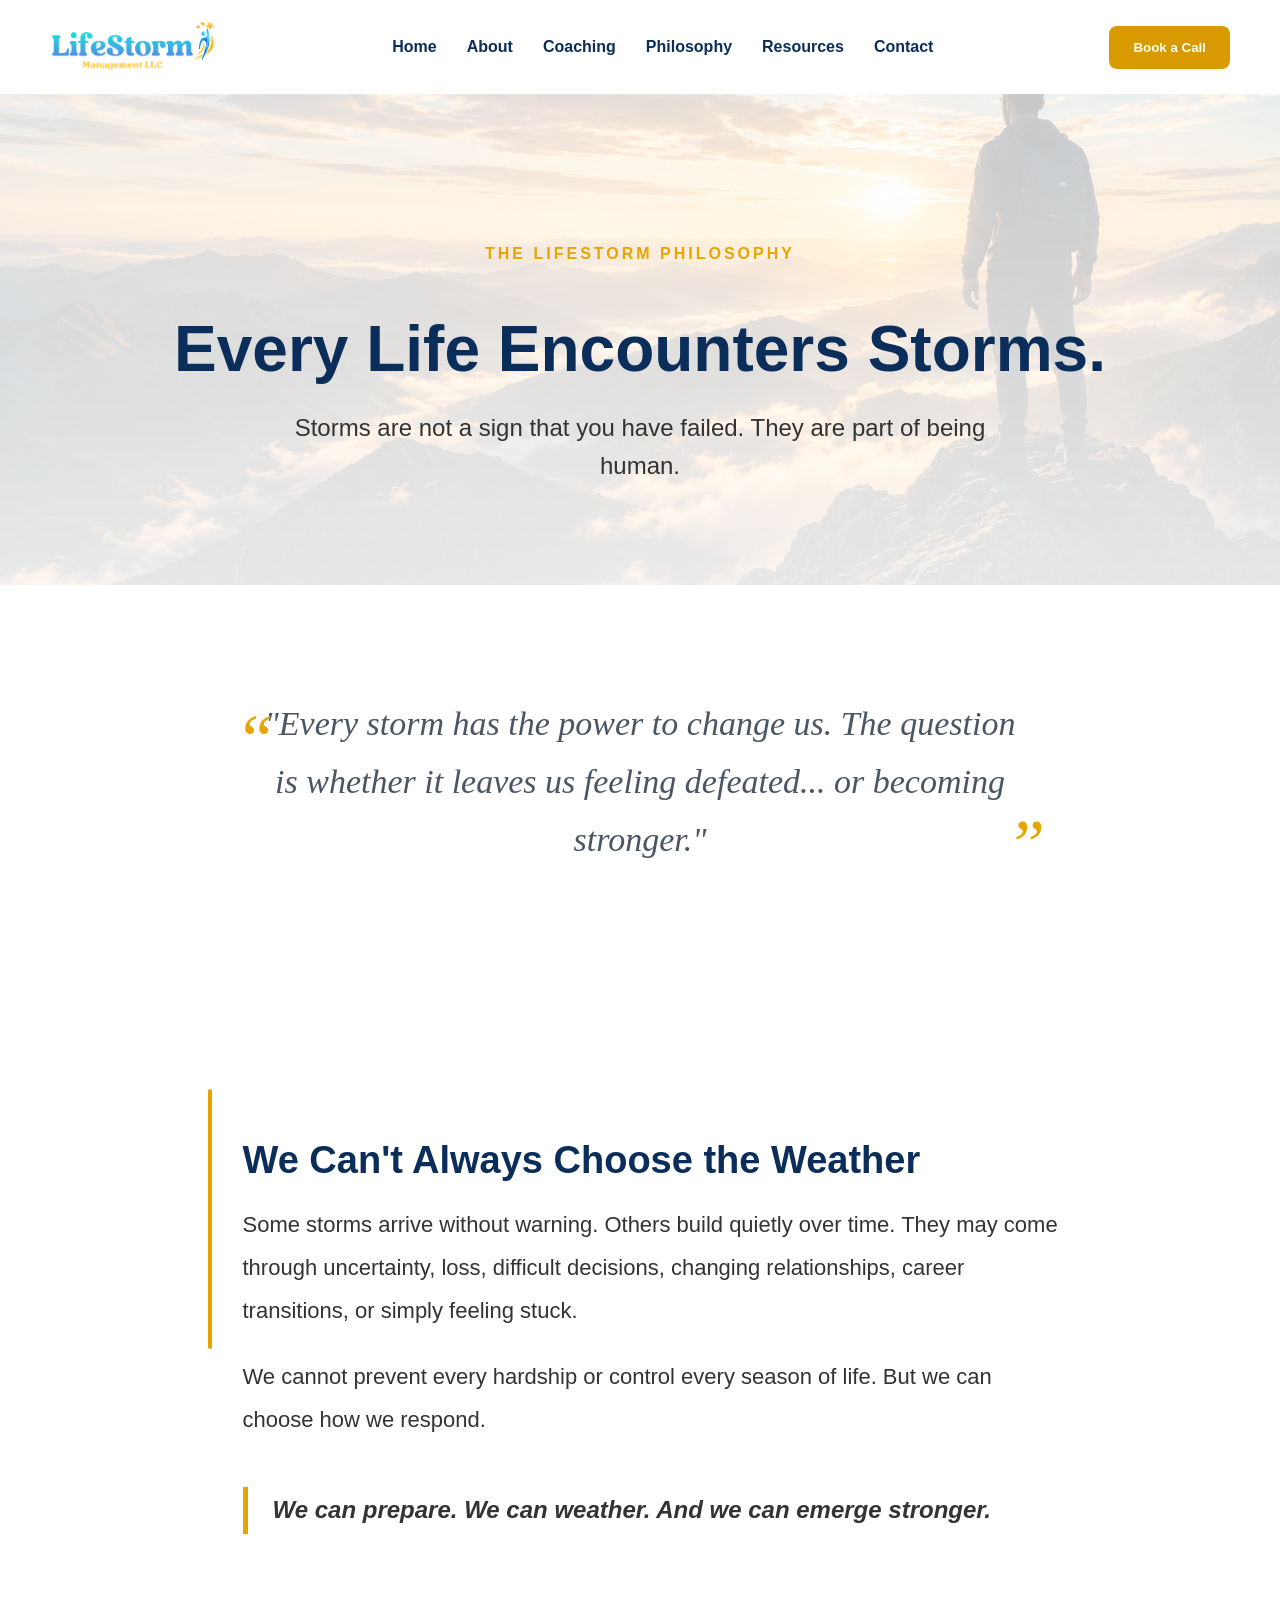
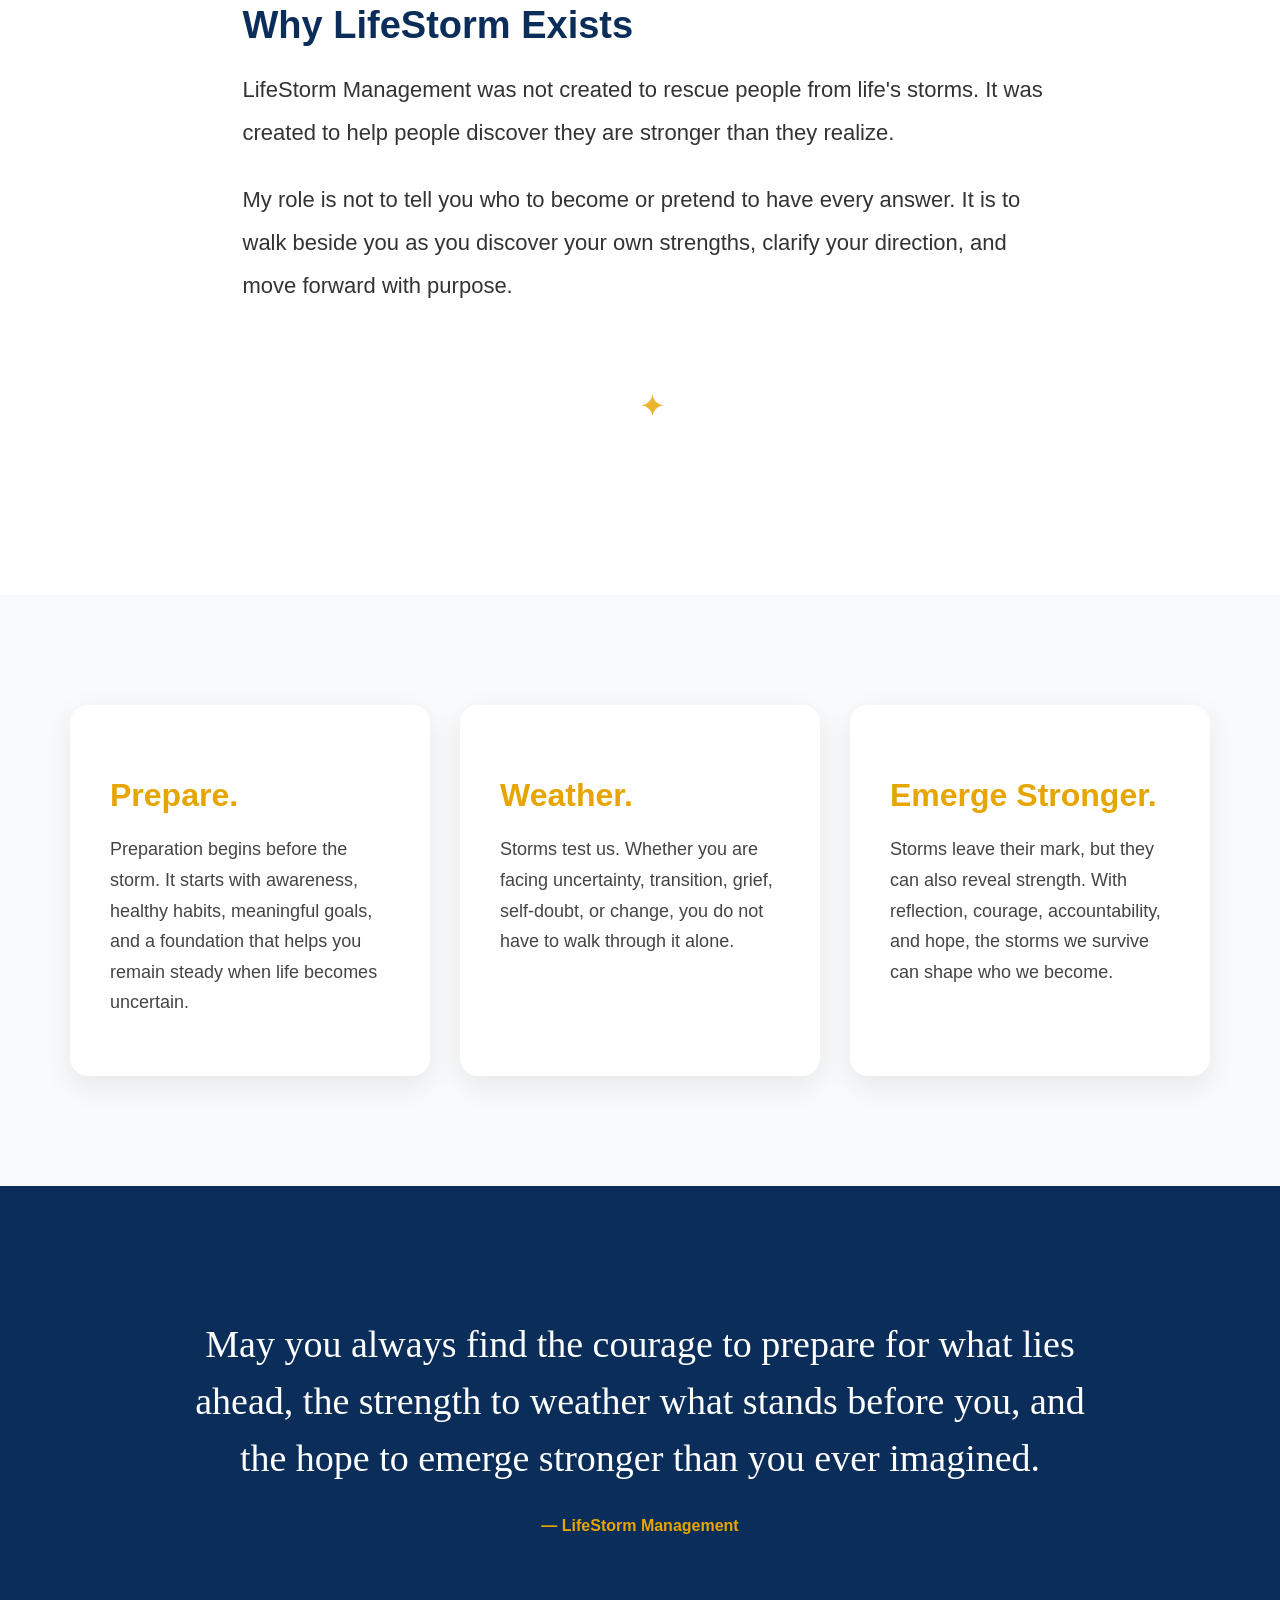
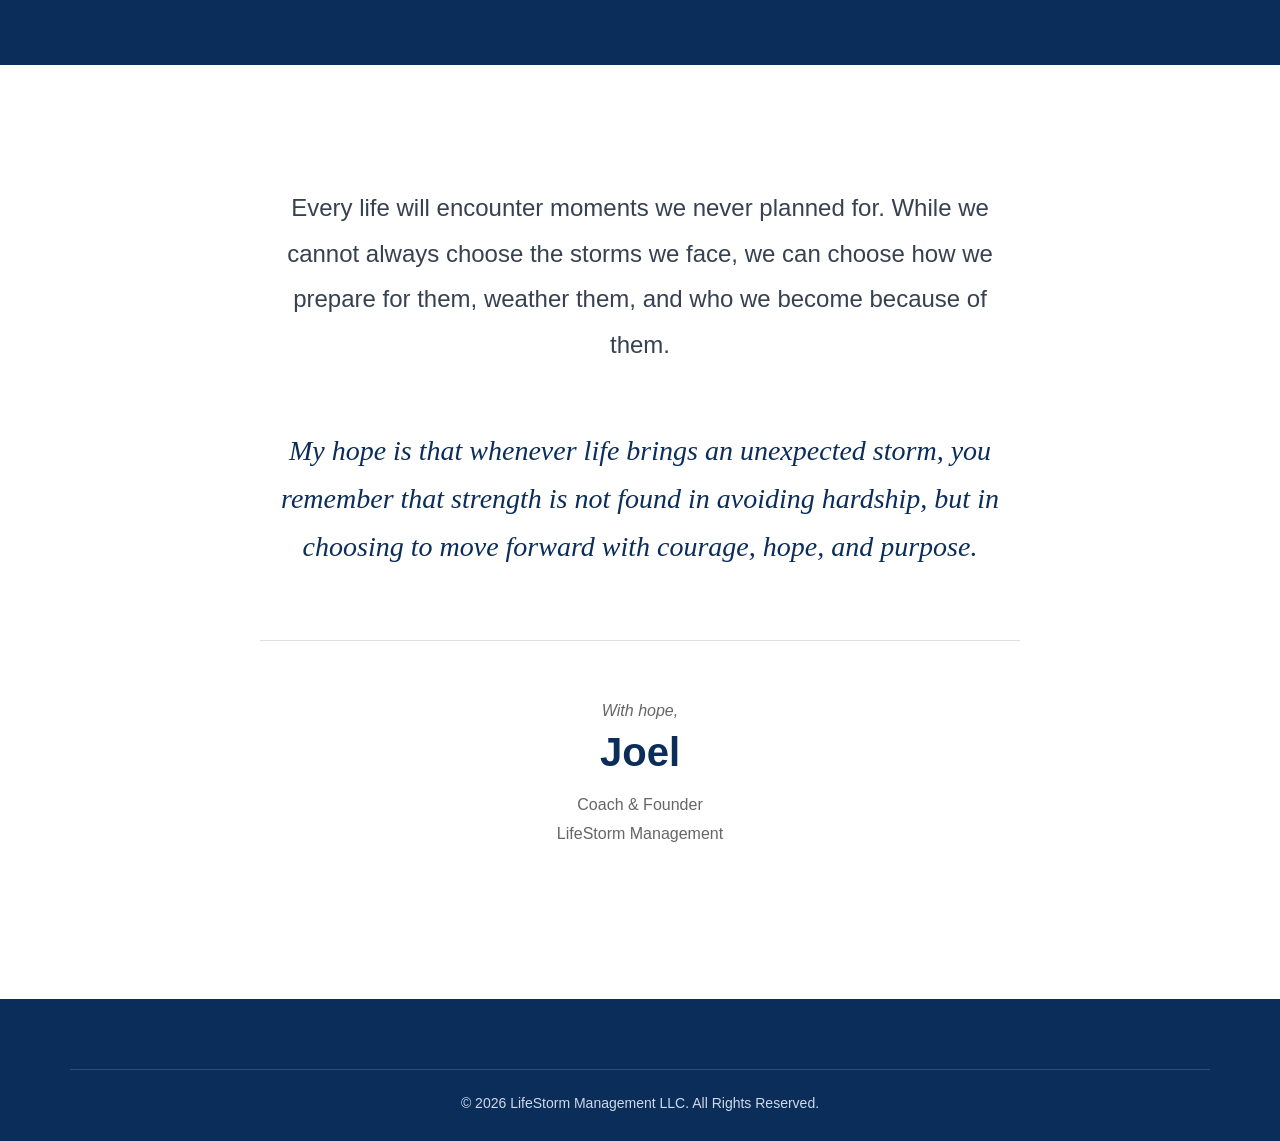
==== philosophy.html @ 090e0ac2 "Add Lifestorm Favicon" ====
<!DOCTYPE html>
<html lang="en">
<head>
    <meta charset="UTF-8">
    <meta name="viewport" content="width=device-width, initial-scale=1.0">
    <title>The LifeStorm Philosophy | LifeStorm Management</title>
    <link rel="icon" type="image/png" href="images/favicon.png">
    <link rel="stylesheet" href="css/style.css">
</head>

<body>

<header>
    <nav>
        <div class="logo">
            <img src="images/lifestorm-logo.png" alt="LifeStorm Management Logo">
        </div>

      <ul>
    <li><a href="index.html#home">Home</a></li>
    <li><a href="index.html#about">About</a></li>
    <li><a href="index.html#coaching">Coaching</a></li>
     <li><a href="philosophy.html">Philosophy</a></li>
    <li><a href="index.html#resources">Resources</a></li>
    <li><a href="index.html#contact">Contact</a></li>
</ul>

        <a href="https://calendly.com/genaoj2025/30min" target="_blank">
            <button>Book a Call</button>
        </a>
    </nav>
</header>

<main class="philosophy-page">

    <section class="philosophy-hero">
        <h4>THE LIFESTORM PHILOSOPHY</h4>
        <h1>Every Life Encounters Storms.</h1>
        <p>
            Storms are not a sign that you have failed.
            They are part of being human.
        </p>
    </section>
<section class="reflection">

    <p class="reflection-text">
        "Every storm has the power to change us.
The question is whether it leaves us feeling defeated... or becoming stronger."
    </p>

</section>
    <section class="philosophy-content">

        <h2>We Can't Always Choose the Weather</h2>

        <p>
            Some storms arrive without warning. Others build quietly over time.
            They may come through uncertainty, loss, difficult decisions, changing
            relationships, career transitions, or simply feeling stuck.
        </p>

        <p>
            We cannot prevent every hardship or control every season of life.
            But we can choose how we respond.
        </p>

        <p class="philosophy-line">
            We can prepare. We can weather. And we can emerge stronger.
        </p>

        <h2>Why LifeStorm Exists</h2>

        <p>
            LifeStorm Management was not created to rescue people from life's storms.
            It was created to help people discover they are stronger than they realize.
        </p>

        <p>
            My role is not to tell you who to become or pretend to have every answer.
            It is to walk beside you as you discover your own strengths, clarify your
            direction, and move forward with purpose.
        </p>

        <div class="chapter-break">
    ✦
</div>

    </section>

    <section class="philosophy-pillars">

        <div class="pillar">
            <h3>Prepare.</h3>
            <p>
                Preparation begins before the storm. It starts with awareness,
                healthy habits, meaningful goals, and a foundation that helps you
                remain steady when life becomes uncertain.
            </p>
        </div>

        <div class="pillar">
            <h3>Weather.</h3>
            <p>
                Storms test us. Whether you are facing uncertainty, transition,
                grief, self-doubt, or change, you do not have to walk through it alone.
            </p>
        </div>

        <div class="pillar">
            <h3>Emerge Stronger.</h3>
            <p>
                Storms leave their mark, but they can also reveal strength.
                With reflection, courage, accountability, and hope, the storms we
                survive can shape who we become.
            </p>
        </div>

    </section>

    <section class="philosophy-blessing">

        <p>
            May you always find the courage to prepare for what lies ahead,
            the strength to weather what stands before you,
            and the hope to emerge stronger than you ever imagined.
        </p>

        <span>— LifeStorm Management</span>

    </section>
<section class="philosophy-signature">

    <p class="closing-message">
        Every life will encounter moments we never planned for.
        While we cannot always choose the storms we face,
        we can choose how we prepare for them, weather them,
        and who we become because of them.
    </p>

    <p class="signature-intro">
        My hope is that whenever life brings an unexpected storm,
        you remember that strength is not found in avoiding hardship,
        but in choosing to move forward with courage, hope, and purpose.
    </p>

    <div class="signature">

        <p class="signed">With hope,</p>

        <h3>Joel</h3>

        <p class="title">
            Coach & Founder<br>
            LifeStorm Management
        </p>

    </div>

</section>

</main>

<footer id="contact">
    <div class="copyright">
        © 2026 LifeStorm Management LLC. All Rights Reserved.
    </div>
</footer>

</body>
</html>
---- css/style.css ----
/* ==========================
   LifeStorm Website Styles
========================== */

body{

    margin:0;

    font-family:Arial, Helvetica, sans-serif;

    background:white;

}
h1{

    color:#0B2D5A;

    font-size:60px;

}
/* ==========================
   Navigation
========================== */

nav{

    display:flex;

    justify-content:space-between;

    align-items:center;

    padding:20px 50px;

}
ul{

    list-style:none;

    display:flex;

    gap:30px;

    margin:0;

    padding:0;

}
/* ==========================
   Navigation
========================== */

nav {
    display: flex;
    justify-content: space-between;
    align-items: center;
    padding: 20px 50px;
}

ul {
    list-style: none;
    display: flex;
    gap: 30px;
    margin: 0;
    padding: 0;
}

li {
    font-weight: 600;
    color: #0B2D5A;
    cursor: pointer;
}

button {
    background: #D99A00;
    color: white;
    border: none;
    padding: 14px 24px;
    border-radius: 8px;
    font-weight: 700;
    cursor: pointer;
}

button:hover {
    background: #b98200;
}

nav a {
    color: #0B2D5A;
    text-decoration: none;
    font-weight: 700;
}

nav a:hover {
    color: #E6A500;
}

/* ==========================
   Hero Section
========================== */

.hero {
    display: flex;
    align-items: center;
    min-height: 760px;
    padding: 20px 0 0 70px;
    overflow: hidden;
}

.hero-text {
    width: 43%;
    z-index: 2;
}
.hero-text span{

    color:#E6A500;

}

.hero-text h4 {
    color: #E6A500;
    letter-spacing: 3px;
    font-size: 18px;
    margin-bottom: 30px;
}

.hero-text h1 {
    color: #0B2D5A;
    font-size: 64px;
    line-height: 1.05;
    margin-bottom: 30px;
}

.hero-text p {
    font-size: 22px;
    line-height: 1.35;
    color: #333;
    max-width: 650px;
    margin-bottom: 35px;
}

.hero-image {
    position: absolute;
    right: 0;
    top: 90px;
    width: 60%;
    height: 760px;
    overflow: hidden;
    z-index: 1;
}

.hero-image img {
    width: 100%;
    height: 100%;
    object-fit: cover;
    object-position: 75% center;
    display: block;
}

.hero-image::before {
    content: "";
    position: absolute;
    top: 0;
    left: 0;
    width: 32%;
    height: 100%;
    background: linear-gradient(
        to right,
        white 0%,
        rgba(255,255,255,0.95) 20%,
        rgba(255,255,255,0.55) 50%,
        rgba(255,255,255,0) 100%
    );
    z-index: 2;
}

/* ==========================
   Logo
========================== */

.logo img {
    height: 50px;
    width: auto;
}
/* ==========================
   Benefits Section
========================== */

.benefits {
    background: #0B2D5A;
    color: white;
    display: flex;
    justify-content: center;
    gap: 70px;
    padding: 45px 70px;
}

.benefit-box{

    width:30%;

    text-align:center;

}

.benefit-icon{

    font-size:55px;

    margin-bottom:20px;

}

.benefit-box h3{

    color:white;

    text-transform:uppercase;

    margin-bottom:15px;

    font-size:28px;

}

.benefit-box p{

    line-height:1.6;

    font-size:18px;

    color:#D7E4F5;

}
/* ==========================
   About Section
========================== */

.about {
    display: flex;
    align-items: center;
    gap: 55px;
    padding: 90px 70px;
    background: #ffffff;
}

.about-image {
    width: 28%;
}

.about-image img {
    width: 100%;
    border-radius: 20px;
    display: block;
    box-shadow: 0 18px 35px rgba(0, 0, 0, 0.18);
}

.about-text {
    width: 43%;
}

.about-text h4 {
    color: #E6A500;
    letter-spacing: 2px;
    margin-bottom: 15px;
}

.about-text h2 {
    color: #0B2D5A;
    font-size: 38px;
    line-height: 1.15;
    margin-bottom: 25px;
}

.about-text p {
    font-size: 18px;
    line-height: 1.7;
    color: #333;
    margin-bottom: 30px;
}

.about-checklist {
    width: 25%;
    border-left: 2px solid #D8DEE8;
    padding-left: 35px;
}

.about-checklist div {
    color: #0B2D5A;
    font-weight: 700;
    font-size: 17px;
    margin-bottom: 24px;
}

.about-checklist span {
    margin-left: 10px;
}
/* ==========================
   LifeStorm Framework
========================== */

.framework{

    text-align:center;

    padding:90px 70px;

    background:#f8fafc;

}

.framework h4{

    color:#E6A500;

    letter-spacing:2px;

    margin-bottom:12px;

}

.framework h2{

    color:#0B2D5A;

    font-size:42px;

    margin-bottom:60px;

}

.framework-steps{

    display:flex;

    justify-content:center;

    align-items:center;

    gap:25px;

}

.step{

    background:white;

    border-radius:18px;

    padding:35px;

    width:310px;

    box-shadow:0 10px 30px rgba(0,0,0,.08);

}

.icon{

    font-size:55px;

    margin-bottom:20px;

}

.step h3{

    color:#0B2D5A;

    margin-bottom:18px;

}

.step p{

    color:#555;

    line-height:1.6;

}

.arrow{

    font-size:45px;

    color:#0B2D5A;

    font-weight:bold;

}

.framework-bottom{

    margin-top:45px;

    font-size:22px;

}

.framework-bottom span{

    color:#E6A500;

    font-weight:bold;

}
/* ==========================
   Testimonials
========================== */

.testimonials {
    padding: 90px 70px;
    background: #ffffff;
    text-align: center;
}

.testimonials h4 {
    color: #E6A500;
    letter-spacing: 2px;
    margin-bottom: 12px;
}

.testimonials h2 {
    color: #0B2D5A;
    font-size: 42px;
    max-width: 850px;
    margin: 0 auto 55px;
    line-height: 1.15;
}

.testimonial-cards {
    display: flex;
    gap: 30px;
    justify-content: center;
}

.testimonial-card {
    width: 30%;
    background: #f8fafc;
    padding: 35px;
    border-radius: 22px;
    box-shadow: 0 10px 25px rgba(0,0,0,.07);
}

.testimonial-card p {
    color: #333;
    font-size: 18px;
    line-height: 1.6;
    font-style: italic;
}

.testimonial-card h3 {
    color: #0B2D5A;
    margin-top: 25px;
    font-size: 16px;
}
.stars{

    color:#E6A500;

    font-size:22px;

    margin-bottom:20px;

}
/* ===========================
   CTA SECTION
=========================== */

.cta{

    background:#0B2D5A;

    color:white;

    text-align:center;

    padding:120px 20px;

}

.cta h4{

    color:#E6A500;

    letter-spacing:4px;

    margin-bottom:20px;

}

.cta h2{

    font-size:52px;

    max-width:800px;

    margin:0 auto 30px;

}

.cta p{

    max-width:700px;

    margin:0 auto 45px;

    font-size:22px;

    line-height:1.7;

    opacity:.9;

}

.cta-button{

    display:inline-block;

    background:#E6A500;

    color:white;

    padding:18px 42px;

    border-radius:12px;

    text-decoration:none;

    font-weight:bold;

    transition:.3s;

}

.cta-button:hover{

    background:#f2b400;

    transform:translateY(-3px);

}
/* ==========================
   Process Section
========================== */

.process {
    padding: 90px 70px;
    text-align: center;
    background: #f8fafc;
}

.process h4 {
    color: #E6A500;
    letter-spacing: 3px;
    margin-bottom: 12px;
}

.process h2 {
    color: #0B2D5A;
    font-size: 42px;
    margin-bottom: 55px;
}

.process-grid {
    display: flex;
    justify-content: center;
    gap: 30px;
}

.process-card {
    background: white;
    width: 30%;
    padding: 40px 30px;
    border-radius: 20px;
    box-shadow: 0 10px 25px rgba(0,0,0,.08);
}

.number {
    background: #E6A500;
    color: white;
    width: 55px;
    height: 55px;
    margin: 0 auto 25px;
    border-radius: 50%;
    display: flex;
    align-items: center;
    justify-content: center;
    font-weight: bold;
    font-size: 24px;
}

.process-card h3 {
    color: #0B2D5A;
    font-size: 24px;
    margin-bottom: 15px;
}

.process-card p {
    color: #444;
    font-size: 17px;
    line-height: 1.6;
}

/* ==========================
   FOOTER
========================== */

footer{
    background:#0B2D5A;
    color:white;
    padding:70px 70px 30px;
}

.footer-container{
    display:flex;
    justify-content:space-between;
    align-items:flex-start;
    gap:60px;
    margin-bottom:50px;
}

.footer-about{
    flex:2;
}

.footer-about img{
    width:180px;
    margin-bottom:20px;
}

.footer-about p{
    max-width:320px;
    line-height:1.8;
    color:#d8e3f2;
}

.footer-links,
.footer-contact{
    flex:1;
}

.footer-links h3,
.footer-contact h3{
    margin-bottom:20px;
    color:#E6A500;
}

.footer-links a{
    display:block;
    color:white;
    text-decoration:none;
    margin-bottom:12px;
    transition:.3s;
}

.footer-links a:hover{
    color:#E6A500;
}

.footer-contact p{
    margin-bottom:15px;
    color:#d8e3f2;
}

.copyright{
    text-align:center;
    border-top:1px solid rgba(255,255,255,.15);
    padding-top:25px;
    color:#cfd9e8;
    font-size:14px;
}
/* ==========================
   MOBILE RESPONSIVE
========================== */

@media (max-width:768px){

    nav{
        flex-direction:column;
        gap:20px;
    }

    nav ul{
        flex-direction:column;
        gap:15px;
    }

    .hero{
        flex-direction:column;
        text-align:center;
    }

    .hero-text,
    .hero-image{
        width:100%;
    }

    .hero h1{
        font-size:48px;
    }

    .features,
    .process-grid,
    .testimonial-grid,
    .footer-container,
    .about{
        flex-direction:column;
    }

    .feature-card,
    .process-card,
    .testimonial-card{
        width:100%;
    }

    .about-image,
    .about-content{
        width:100%;
    }

    .cta h2{
        font-size:36px;
    }

}

html {
    scroll-behavior: smooth;
}

header {
    position: sticky;
    top: 0;
    z-index: 999;
    background: white;
}
.contact-form-section {
    padding: 90px 70px;
    background: #f8fafc;
    text-align: center;
}

.contact-form-section h4 {
    color: #E6A500;
    letter-spacing: 3px;
    margin-bottom: 12px;
}

.contact-form-section h2 {
    color: #0B2D5A;
    font-size: 42px;
    margin-bottom: 35px;
}

.contact-form {
    max-width: 750px;
    margin: 0 auto;
    display: grid;
    gap: 18px;
}

.contact-form input,
.contact-form textarea {
    padding: 16px;
    border: 1px solid #ccd6e0;
    border-radius: 8px;
    font-size: 16px;
    font-family: inherit;
}

.contact-form textarea {
    min-height: 150px;
    resize: vertical;
}

.form-note {
    font-size: 14px;
    color: #667085;
}

.contact-form button {
    background: #0B2D5A;
    color: white;
    padding: 16px;
    border: none;
    border-radius: 8px;
    font-weight: 700;
    cursor: pointer;
}

.contact-form button:hover {
    background: #E6A500;
}
/* FAQ SECTION */

.faq{
    padding:90px 8%;
    background:#ffffff;
}

.faq-header{
    text-align:center;
    max-width:700px;
    margin:0 auto 60px;
}

.faq-header h4{
    color:#D99A00;
    letter-spacing:3px;
    margin-bottom:15px;
}

.faq-header h2{
    color:#0B2D5A;
    font-size:42px;
    margin-bottom:20px;
}

.faq-header p{
    color:#666;
    line-height:1.7;
}

.faq-container{
    display:grid;
    grid-template-columns:repeat(auto-fit,minmax(320px,1fr));
    gap:25px;
}

.faq-item{
    background:#F8FAFC;
    padding:30px;
    border-radius:12px;
    box-shadow:0 6px 20px rgba(0,0,0,.05);
}

.faq-item h3{
    color:#0B2D5A;
    margin-bottom:15px;
    min-height:60px;
}

.faq-item p{
    color:#555;
    line-height:1.7;
}
.faq-item{
    display:flex;
    flex-direction:column;
}

.faq-item:hover{
    transform: translateY(-8px);
    box-shadow: 0 15px 35px rgba(0,0,0,.12);
}
/* ==========================
   Philosophy Page
========================== */

.philosophy-page {
    background: #ffffff;
}

.philosophy-hero {
    padding: 130px 70px 100px;
    text-align: center;
    background: linear-gradient(rgba(255,255,255,.78), rgba(255,255,255,.9)),
               url("../images/hero-mountain.jpg");
    background-size: cover;
    background-position: center;
}

.philosophy-hero h4 {
    color: #E6A500;
    letter-spacing: 3px;
    margin-bottom: 20px;
}

.philosophy-hero h1 {
    color: #0B2D5A;
    font-size: 64px;
    line-height: 1.05;
    margin-bottom: 25px;
}

.philosophy-hero p {
    max-width: 760px;
    margin: 0 auto;
    font-size: 24px;
    line-height: 1.6;
    color: #333;
}

.philosophy-content {
    max-width: 900px;
    margin: 0 auto;
    padding: 90px 30px;
}

.philosophy-content h2 {
    color: #0B2D5A;
    font-size: 42px;
    margin: 55px 0 20px;
}

.philosophy-content p {
    font-size: 21px;
    line-height: 1.8;
    color: #333;
    margin-bottom: 24px;
}

.philosophy-line {
    color: #0B2D5A;
    font-weight: 700;
    font-size: 24px !important;
}

.philosophy-pillars {
    display: flex;
    gap: 30px;
    padding: 90px 70px;
    background: #f8fafc;
}

.pillar {
    background: white;
    padding: 40px;
    border-radius: 18px;
    box-shadow: 0 10px 30px rgba(0,0,0,.08);
    width: 33%;
}

.pillar h3 {
    color: #E6A500;
    font-size: 32px;
    margin-bottom: 20px;
}

.pillar p {
    color: #444;
    font-size: 18px;
    line-height: 1.7;
}

.philosophy-blessing {
    padding: 110px 70px;
    text-align: center;
    background: #0B2D5A;
    color: white;
}

.philosophy-blessing p {
    max-width: 900px;
    margin: 0 auto 30px;
    font-size: 34px;
    line-height: 1.5;
}

.philosophy-blessing span {
    color: #E6A500;
    font-weight: 700;
}
/* Philosophy page - book-like refinement */

.philosophy-content {
    max-width: 820px;
}

.philosophy-content h2 {
    font-size: 38px;
    margin-top: 70px;
}

.philosophy-content p {
    font-size: 22px;
    line-height: 1.95;
}

.philosophy-content {
    position: relative;
    max-width: 820px;
    margin: 0 auto;
    padding: 90px 30px 90px 55px;
}

.philosophy-content::before {
    content: "";
    position: absolute;
    left: 20px;
    top: 110px;
    width: 4px;
    height: 260px;
    background: #E6A500;
    border-radius: 4px;
}

.philosophy-line {
    margin: 45px 0;
    padding-left: 25px;
    border-left: 5px solid #E6A500;
    font-style: italic;
}

.philosophy-pillars {
    padding-top: 110px;
    padding-bottom: 110px;
}

.pillar {
    transition: .3s ease;
}

.pillar:hover {
    transform: translateY(-8px);
}

.philosophy-blessing {
    padding: 130px 70px;
}

.philosophy-blessing p {
    font-family: Georgia, serif;
    font-size: 38px;
}
.chapter-break {
    text-align: center;
    font-size: 32px;
    color: #E6A500;
    margin: 80px 0;
    opacity: .8;
}
.reflection{
    padding:110px 20px;
    text-align:center;
    background:#ffffff;
}

.reflection-text{
    max-width:760px;
    margin:auto;
    font-size:34px;
    line-height:1.7;
    font-style:italic;
    color:#4b5563;
    font-family:Georgia, serif;
    position:relative;
}

.reflection-text::before{
    content:"“";
    color:#E6A500;
    font-size:70px;
    position:absolute;
    left:-25px;
    top:-15px;
}

.reflection-text::after{
    content:"”";
    color:#E6A500;
    font-size:70px;
    position:absolute;
    right:-25px;
    bottom:-35px;
}
.philosophy-signature{
    text-align:center;
    max-width:760px;
    margin:120px auto 150px;
    padding:0 30px;
}

.closing-message{
    font-size:24px;
    line-height:1.9;
    color:#374151;
    margin-bottom:60px;
}

.signature-intro{
    font-family:Georgia, serif;
    font-style:italic;
    font-size:28px;
    line-height:1.7;
    color:#0B2D5A;
    margin-bottom:70px;
}

.signature{
    border-top:1px solid rgba(0,0,0,.12);
    padding-top:45px;
}

.signed{
    font-style:italic;
    color:#666;
    margin-bottom:10px;
}

.signature h3{
    font-size:40px;
    color:#0B2D5A;
    margin:10px 0;
}

.title{
    color:#666;
    line-height:1.8;
}
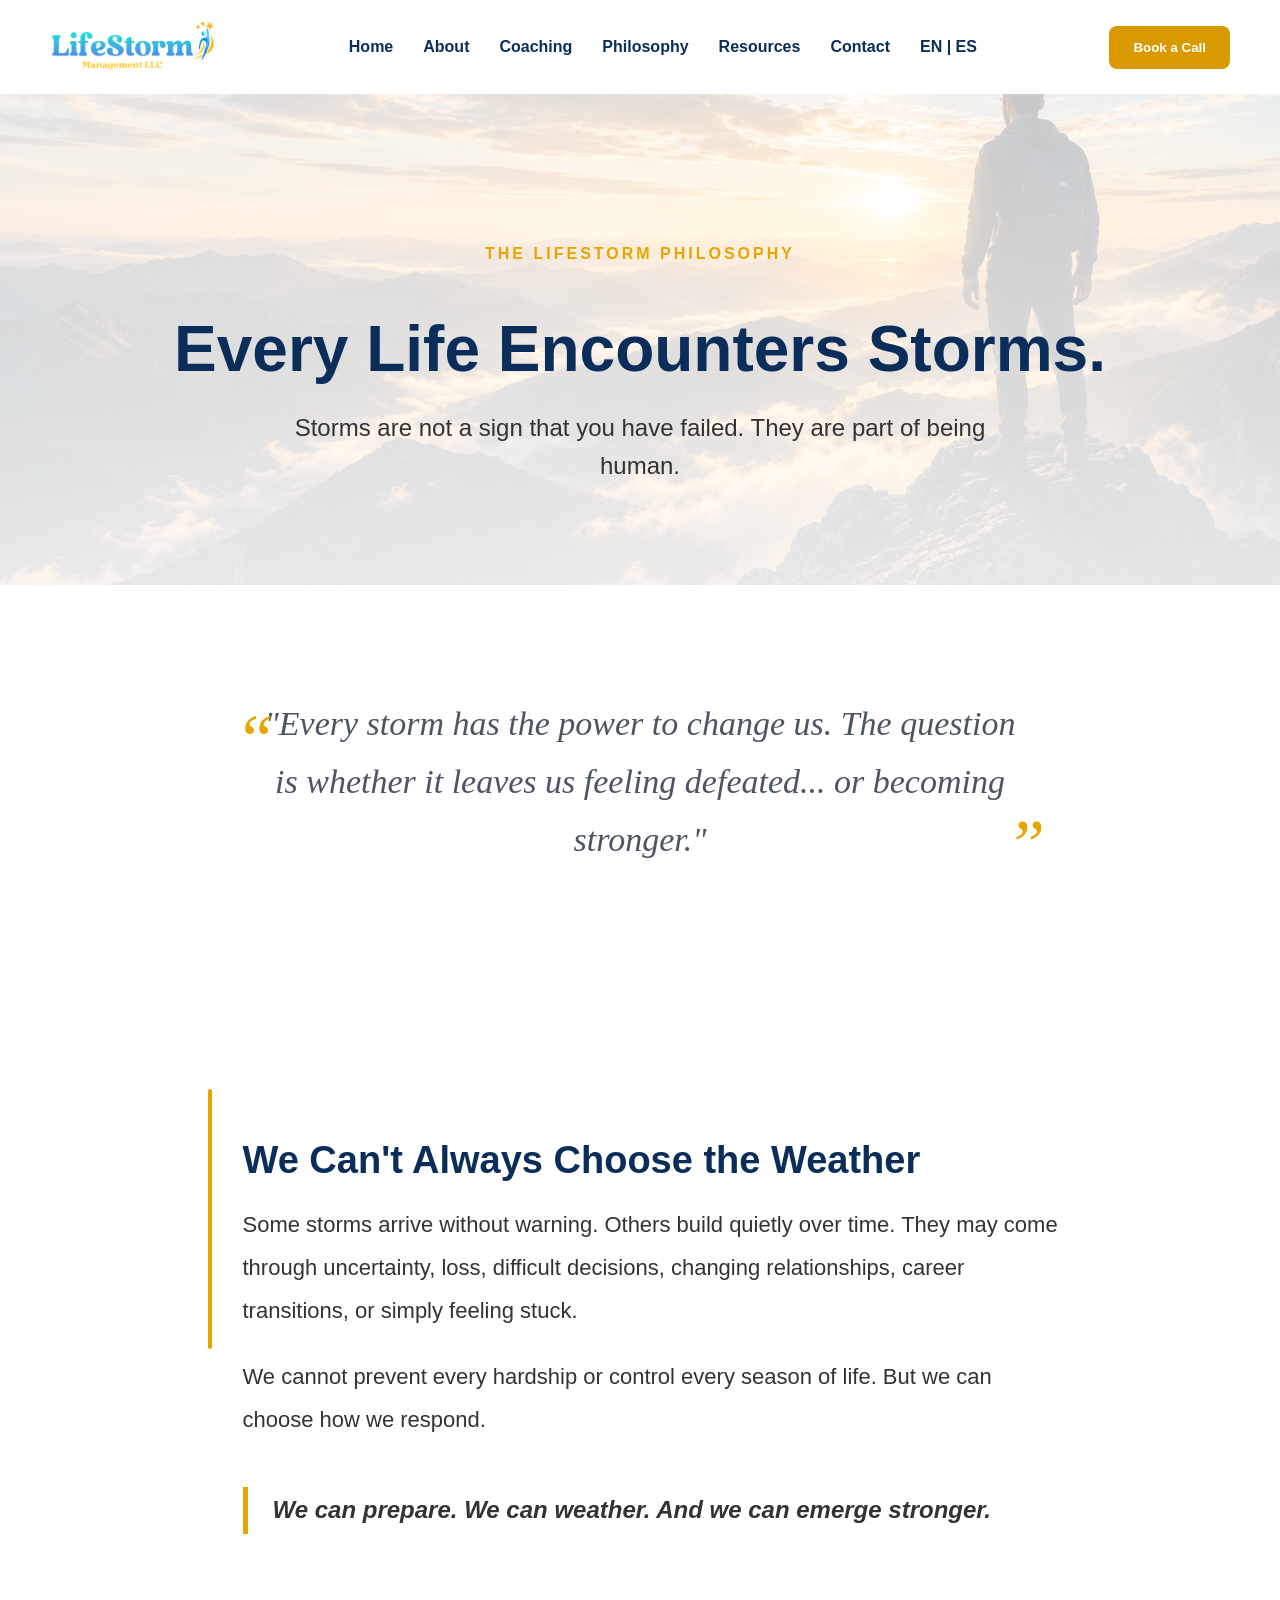
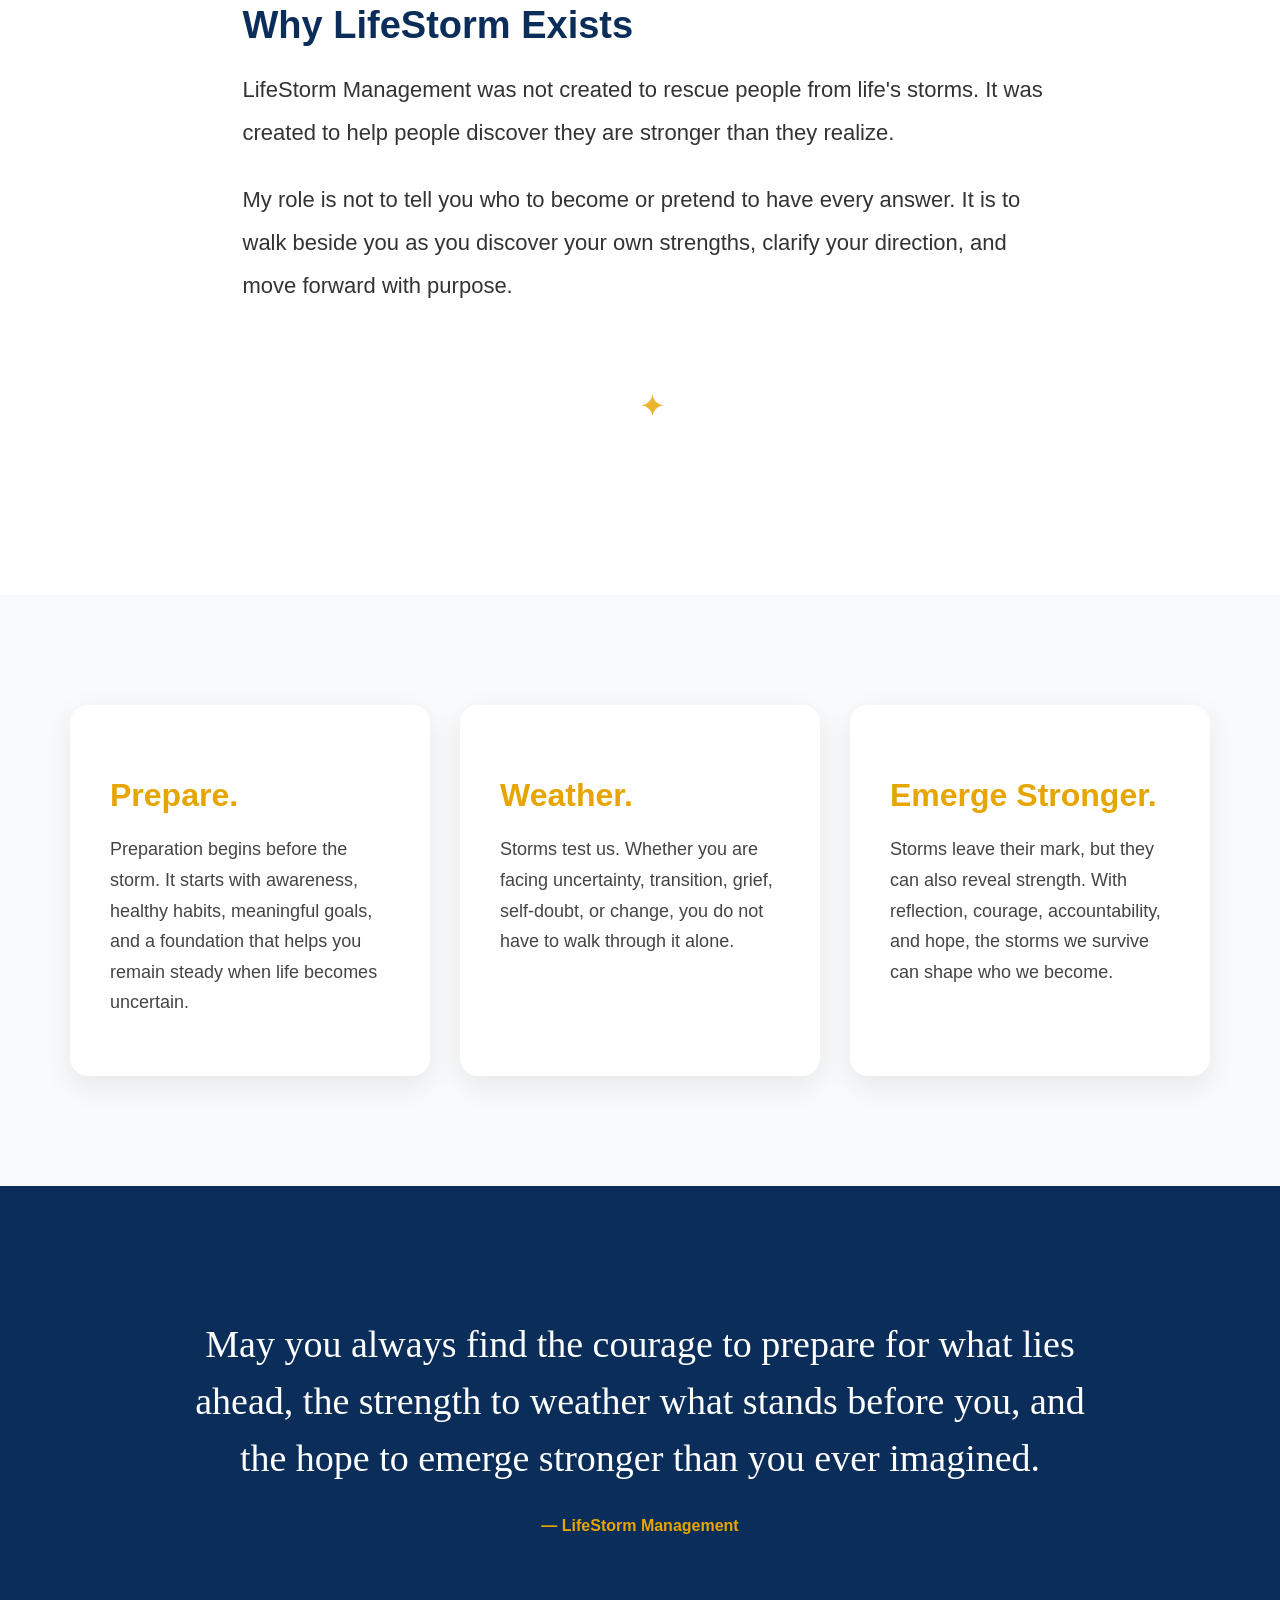
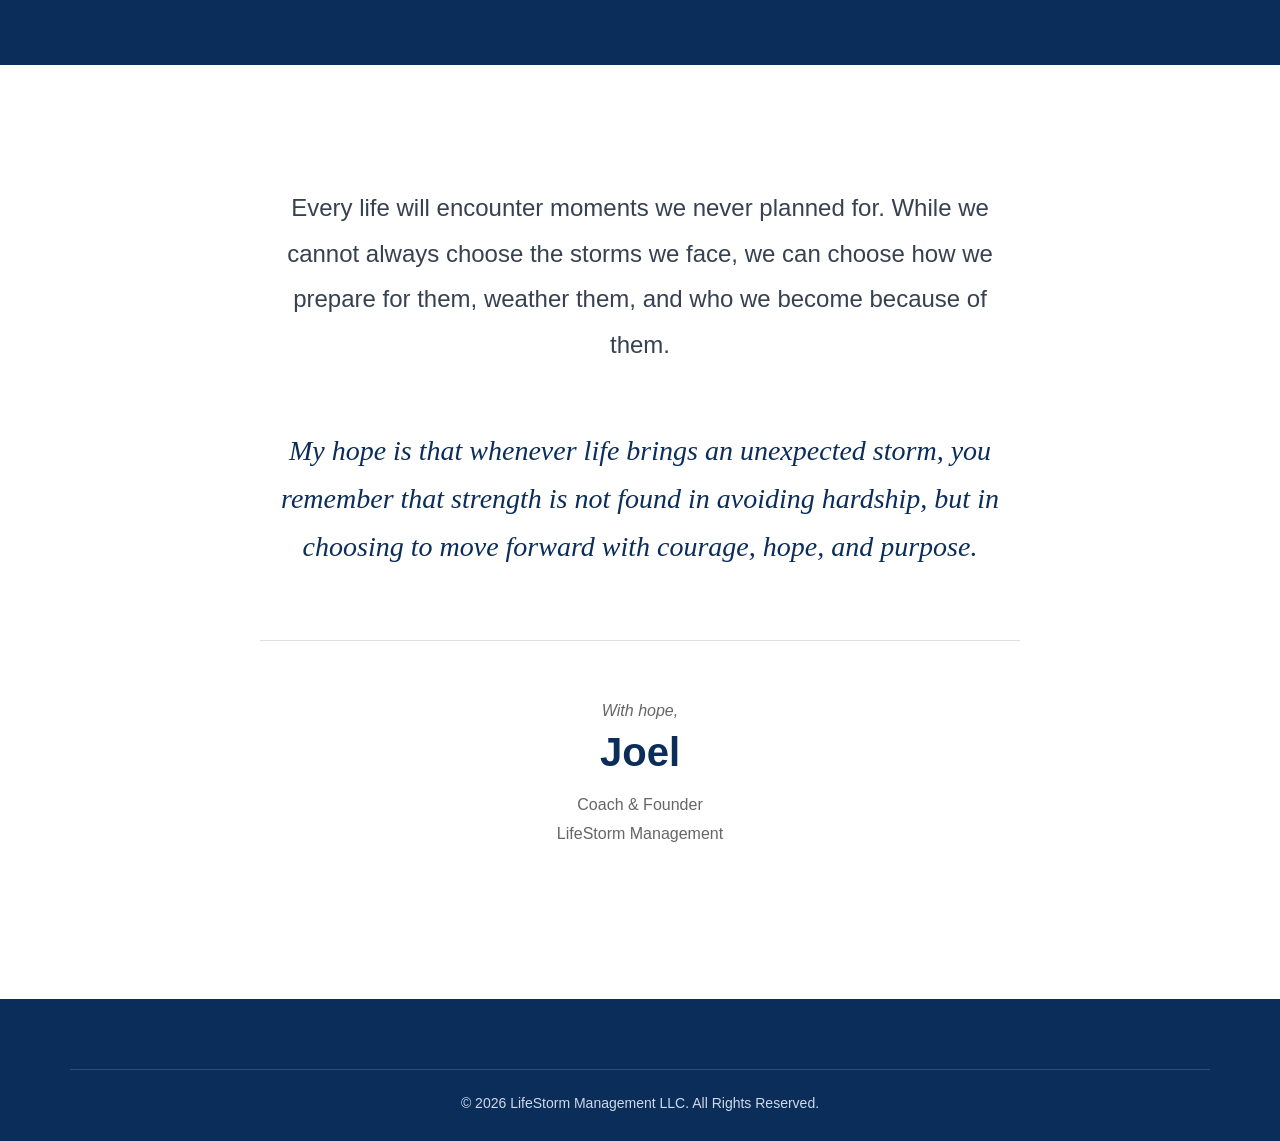
==== commit 8ec0a1d5: "Mobile fixes and Spanish folder setup" ====
--- a/philosophy.html
+++ b/philosophy.html
@@ -16,15 +16,20 @@
             <img src="images/lifestorm-logo.png" alt="LifeStorm Management Logo">
         </div>
 
-      <ul>
+   <ul>
     <li><a href="index.html#home">Home</a></li>
     <li><a href="index.html#about">About</a></li>
     <li><a href="index.html#coaching">Coaching</a></li>
-     <li><a href="philosophy.html">Philosophy</a></li>
+    <li><a href="philosophy.html">Philosophy</a></li>
     <li><a href="index.html#resources">Resources</a></li>
     <li><a href="index.html#contact">Contact</a></li>
+
+    <li class="language-switch">
+        <a href="index.html">EN</a>
+        <span>|</span>
+        <a href="es/index.html">ES</a>
+    </li>
 </ul>
-
         <a href="https://calendly.com/genaoj2025/30min" target="_blank">
             <button>Book a Call</button>
         </a>
--- a/css/style.css
+++ b/css/style.css
@@ -1108,4 +1108,144 @@
 .title{
     color:#666;
     line-height:1.8;
+}
+@media (max-width: 768px) {
+
+    body {
+        overflow-x: hidden;
+    }
+
+    section {
+        padding-left: 20px;
+        padding-right: 20px;
+    }
+
+    h1 {
+        font-size: 44px;
+        line-height: 1.1;
+    }
+
+    h2 {
+        font-size: 34px;
+        line-height: 1.15;
+    }
+
+    .testimonials h2,
+    .faq-header h2,
+    .contact-form-section h2 {
+        font-size: 34px;
+        line-height: 1.15;
+    }
+
+    .testimonial-grid,
+    .faq-container,
+    .process-grid {
+        grid-template-columns: 1fr;
+    }
+
+    .testimonial-card,
+    .faq-item,
+    .process-card {
+        width: 100%;
+        max-width: 100%;
+    }
+
+    .stars {
+        text-align: center;
+    }
+}
+
+@media (max-width: 768px) {
+
+    .about {
+        display: flex;
+        flex-direction: column;
+        gap: 35px;
+        padding: 70px 24px;
+        text-align: center;
+    }
+
+    .about-image,
+    .about-text,
+    .about-checklist {
+        width: 100%;
+        max-width: 100%;
+    }
+
+    .about-image img {
+        width: 100%;
+        max-width: 320px;
+        margin: 0 auto;
+        display: block;
+    }
+
+    .about-text h2 {
+        font-size: 34px;
+        line-height: 1.18;
+    }
+
+    .about-text p {
+        font-size: 18px;
+        line-height: 1.65;
+    }
+
+    .about-checklist {
+        display: grid;
+        gap: 12px;
+        text-align: left;
+    }
+
+    .benefits {
+        display: grid;
+        grid-template-columns: 1fr;
+        gap: 28px;
+        padding: 70px 24px;
+        text-align: center;
+    }
+
+    .benefit-box {
+        width: 100%;
+        max-width: 100%;
+    }
+
+    .benefit-icon {
+        font-size: 44px;
+        margin-bottom: 12px;
+    }
+
+    .benefit-box h3 {
+        font-size: 28px;
+        line-height: 1.2;
+    }
+
+    .benefit-box p {
+        font-size: 18px;
+        line-height: 1.6;
+    }
+}
+@media (max-width: 768px) {
+
+    .about {
+        display: flex !important;
+        flex-direction: column !important;
+        align-items: center !important;
+        width: 100% !important;
+    }
+
+    .about-text {
+        width: 100% !important;
+        max-width: 340px !important;
+        margin: 0 auto !important;
+        text-align: center !important;
+    }
+
+    .about-text h2 {
+        width: 100% !important;
+        max-width: 340px !important;
+        font-size: 32px !important;
+        line-height: 1.2 !important;
+        word-break: normal !important;
+        overflow-wrap: normal !important;
+        white-space: normal !important;
+    }
 }
